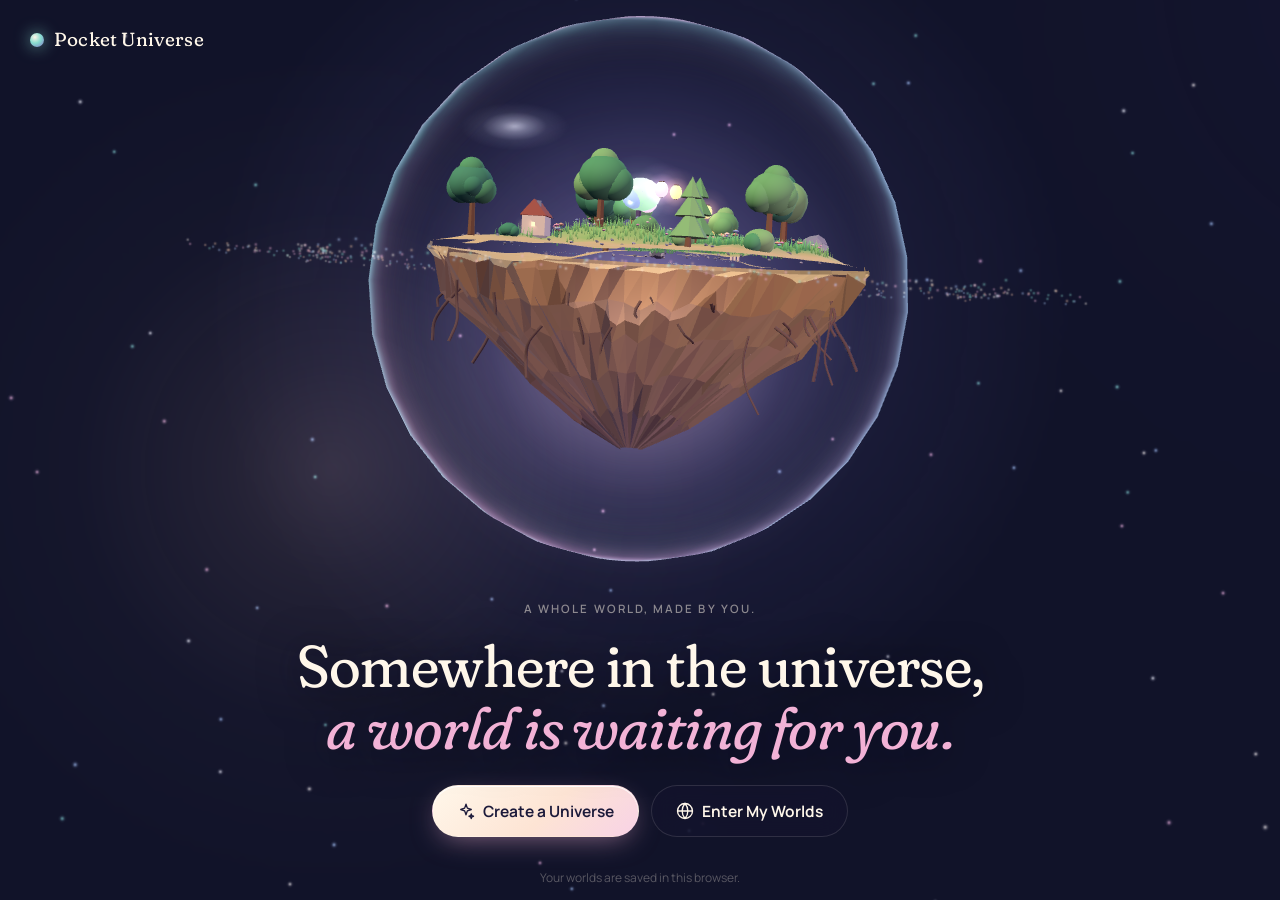
==== projects/02-pocket-universe/index.html @ da44e0a2 "Add files via upload" ====
<!doctype html>
<html lang="en">
  <head>
    <meta charset="UTF-8" />
    <meta name="viewport" content="width=device-width, initial-scale=1.0" />
    <meta name="theme-color" content="#111329" />
    <title>Pocket Universe</title>
    <link rel="icon" href="data:image/svg+xml,%3Csvg xmlns='http://www.w3.org/2000/svg' viewBox='0 0 64 64'%3E%3Cdefs%3E%3CradialGradient id='g' cx='.35' cy='.3'%3E%3Cstop offset='0' stop-color='%23FFF7EA'/%3E%3Cstop offset='.45' stop-color='%2387DCCF'/%3E%3Cstop offset='1' stop-color='%238177C9'/%3E%3C/radialGradient%3E%3C/defs%3E%3Ccircle cx='32' cy='32' r='20' fill='url(%23g)'/%3E%3Cellipse cx='32' cy='34' rx='29' ry='7' fill='none' stroke='%23F2B2D6' stroke-width='3' transform='rotate(-18 32 34)'/%3E%3C/svg%3E" />
    <script type="module" crossorigin src="./assets/index-CvfUQ_Vq.js"></script>
    <link rel="stylesheet" crossorigin href="./assets/index-Od_dAhNx.css">
  </head>
  <body>
    <div id="root"></div>
  </body>
</html>
---- projects/02-pocket-universe/assets/index-Od_dAhNx.css ----
@font-face{font-family:Fraunces Variable;font-style:normal;font-display:swap;font-weight:100 900;src:url(./fraunces-vietnamese-full-normal-7BpKI3vF.woff2) format("woff2-variations");unicode-range:U+0102-0103,U+0110-0111,U+0128-0129,U+0168-0169,U+01A0-01A1,U+01AF-01B0,U+0300-0301,U+0303-0304,U+0308-0309,U+0323,U+0329,U+1EA0-1EF9,U+20AB}@font-face{font-family:Fraunces Variable;font-style:normal;font-display:swap;font-weight:100 900;src:url(./fraunces-latin-ext-full-normal-YHFkNujK.woff2) format("woff2-variations");unicode-range:U+0100-02BA,U+02BD-02C5,U+02C7-02CC,U+02CE-02D7,U+02DD-02FF,U+0304,U+0308,U+0329,U+1D00-1DBF,U+1E00-1E9F,U+1EF2-1EFF,U+2020,U+20A0-20AB,U+20AD-20C0,U+2113,U+2C60-2C7F,U+A720-A7FF}@font-face{font-family:Fraunces Variable;font-style:normal;font-display:swap;font-weight:100 900;src:url(./fraunces-latin-full-normal-CFFu7zhK.woff2) format("woff2-variations");unicode-range:U+0000-00FF,U+0131,U+0152-0153,U+02BB-02BC,U+02C6,U+02DA,U+02DC,U+0304,U+0308,U+0329,U+2000-206F,U+20AC,U+2122,U+2191,U+2193,U+2212,U+2215,U+FEFF,U+FFFD}@font-face{font-family:Fraunces Variable;font-style:italic;font-display:swap;font-weight:100 900;src:url(./fraunces-vietnamese-full-italic-BHALq22K.woff2) format("woff2-variations");unicode-range:U+0102-0103,U+0110-0111,U+0128-0129,U+0168-0169,U+01A0-01A1,U+01AF-01B0,U+0300-0301,U+0303-0304,U+0308-0309,U+0323,U+0329,U+1EA0-1EF9,U+20AB}@font-face{font-family:Fraunces Variable;font-style:italic;font-display:swap;font-weight:100 900;src:url(./fraunces-latin-ext-full-italic-B8-t4Nou.woff2) format("woff2-variations");unicode-range:U+0100-02BA,U+02BD-02C5,U+02C7-02CC,U+02CE-02D7,U+02DD-02FF,U+0304,U+0308,U+0329,U+1D00-1DBF,U+1E00-1E9F,U+1EF2-1EFF,U+2020,U+20A0-20AB,U+20AD-20C0,U+2113,U+2C60-2C7F,U+A720-A7FF}@font-face{font-family:Fraunces Variable;font-style:italic;font-display:swap;font-weight:100 900;src:url(./fraunces-latin-full-italic-D2JnYqd-.woff2) format("woff2-variations");unicode-range:U+0000-00FF,U+0131,U+0152-0153,U+02BB-02BC,U+02C6,U+02DA,U+02DC,U+0304,U+0308,U+0329,U+2000-206F,U+20AC,U+2122,U+2191,U+2193,U+2212,U+2215,U+FEFF,U+FFFD}@font-face{font-family:Manrope Variable;font-style:normal;font-display:swap;font-weight:200 800;src:url(./manrope-cyrillic-ext-wght-normal-C8S-KRRz.woff2) format("woff2-variations");unicode-range:U+0460-052F,U+1C80-1C8A,U+20B4,U+2DE0-2DFF,U+A640-A69F,U+FE2E-FE2F}@font-face{font-family:Manrope Variable;font-style:normal;font-display:swap;font-weight:200 800;src:url(./manrope-cyrillic-wght-normal-Dvxsihut.woff2) format("woff2-variations");unicode-range:U+0301,U+0400-045F,U+0490-0491,U+04B0-04B1,U+2116}@font-face{font-family:Manrope Variable;font-style:normal;font-display:swap;font-weight:200 800;src:url(./manrope-greek-wght-normal-DL7QRZyv.woff2) format("woff2-variations");unicode-range:U+0370-0377,U+037A-037F,U+0384-038A,U+038C,U+038E-03A1,U+03A3-03FF}@font-face{font-family:Manrope Variable;font-style:normal;font-display:swap;font-weight:200 800;src:url(./manrope-vietnamese-wght-normal-usUDDRr7.woff2) format("woff2-variations");unicode-range:U+0102-0103,U+0110-0111,U+0128-0129,U+0168-0169,U+01A0-01A1,U+01AF-01B0,U+0300-0301,U+0303-0304,U+0308-0309,U+0323,U+0329,U+1EA0-1EF9,U+20AB}@font-face{font-family:Manrope Variable;font-style:normal;font-display:swap;font-weight:200 800;src:url(./manrope-latin-ext-wght-normal-Ch3YOpNY.woff2) format("woff2-variations");unicode-range:U+0100-02BA,U+02BD-02C5,U+02C7-02CC,U+02CE-02D7,U+02DD-02FF,U+0304,U+0308,U+0329,U+1D00-1DBF,U+1E00-1E9F,U+1EF2-1EFF,U+2020,U+20A0-20AB,U+20AD-20C0,U+2113,U+2C60-2C7F,U+A720-A7FF}@font-face{font-family:Manrope Variable;font-style:normal;font-display:swap;font-weight:200 800;src:url(./manrope-latin-wght-normal-DHIcAJRg.woff2) format("woff2-variations");unicode-range:U+0000-00FF,U+0131,U+0152-0153,U+02BB-02BC,U+02C6,U+02DA,U+02DC,U+0304,U+0308,U+0329,U+2000-206F,U+20AC,U+2122,U+2191,U+2193,U+2212,U+2215,U+FEFF,U+FFFD}:root{--navy: #111329;--midnight: #242044;--lavender: #8177c9;--pink: #f2b2d6;--mint: #87dccf;--peach: #f6c6a6;--misty: #a9c9f5;--cream: #fff7ea;--ink: #fff7ea;--ink-2: rgba(255, 247, 234, .72);--ink-3: rgba(255, 247, 234, .5);--panel: rgba(20, 20, 46, .62);--panel-2: rgba(36, 32, 68, .55);--line: rgba(255, 247, 234, .12);--line-2: rgba(255, 247, 234, .22);--serif: "Fraunces Variable", "Iowan Old Style", Georgia, serif;--sans: "Manrope Variable", ui-sans-serif, system-ui, -apple-system, "Segoe UI", sans-serif;--r: 18px;--ease: cubic-bezier(.2, .8, .2, 1);--shadow: 0 18px 50px -18px rgba(4, 4, 20, .7), 0 2px 8px rgba(4, 4, 20, .25);color-scheme:dark}*{box-sizing:border-box}html,body,#root{margin:0;height:100%;overflow:hidden;background:var(--navy)}body{font-family:var(--sans);color:var(--ink);-webkit-font-smoothing:antialiased;font-size:15px;line-height:1.45}button{font:inherit;color:inherit;cursor:pointer}button:disabled{cursor:default}input{font:inherit;color:inherit}h1,h2,h3,h4{margin:0;font-weight:500}p{margin:0}:focus-visible{outline:2px solid var(--mint);outline-offset:2px}.app{position:fixed;top:0;right:0;bottom:0;left:0}.stage{position:fixed!important;top:0;right:0;bottom:0;left:0;z-index:0;touch-action:none}.layer{position:fixed;top:0;right:0;bottom:0;left:0;z-index:2;pointer-events:none}.screen{position:absolute;top:0;right:0;bottom:0;left:0}.screen>*{pointer-events:auto}.veil{position:fixed;top:0;right:0;bottom:0;left:0;z-index:50;pointer-events:none;background:radial-gradient(circle at 50% 45%,#242044,#111329 70%);opacity:0;transition:opacity .32s var(--ease)}.veil.on{opacity:1}.eyebrow{font-size:11.5px;letter-spacing:.18em;text-transform:uppercase;color:var(--ink-3);font-weight:600}.muted{color:var(--ink-2)}.small{font-size:12.5px}h1{font-family:var(--serif);font-variation-settings:"SOFT" 100,"WONK" 0,"opsz" 72;letter-spacing:-.01em}h1 em,h2 em{font-style:italic;font-variation-settings:"SOFT" 100,"WONK" 1;color:var(--pink)}.btn{display:inline-flex;align-items:center;justify-content:center;gap:8px;height:40px;padding:0 16px;border-radius:999px;border:1px solid transparent;font-weight:650;font-size:14px;white-space:nowrap;transition:transform .2s var(--ease),background .2s,box-shadow .25s,border-color .2s,opacity .2s}.btn:active:not(:disabled){transform:scale(.97)}.btn:disabled{opacity:.45}.btn.big{height:52px;padding:0 24px;font-size:15.5px}.btn.small{height:32px;padding:0 12px;font-size:13px}.btn.primary{background:linear-gradient(135deg,#fff7ea,#fde4d4 55%,#f8d2e6);color:#1c1a3a;box-shadow:0 8px 28px -8px #f2b2d68c,inset 0 1px #fff}.btn.primary:hover:not(:disabled){box-shadow:0 10px 34px -6px #f2b2d6bf,inset 0 1px #fff;transform:translateY(-1px)}.btn.glassy{background:var(--panel);border-color:var(--line);color:var(--ink);backdrop-filter:blur(14px);-webkit-backdrop-filter:blur(14px)}.btn.glassy:hover:not(:disabled){border-color:var(--line-2);background:#242044bf}.btn.ghost{background:transparent;color:var(--ink-2)}.btn.ghost:hover{color:var(--ink);background:#fff7ea0f}.btn.danger{background:#f28f9b;color:#2a1020}.btn.danger:hover{background:#f6a4ae}.danger-text{color:#f6a4ae!important}.count{display:inline-grid;place-items:center;min-width:22px;height:22px;padding:0 6px;border-radius:99px;background:#87dccf33;color:var(--mint);font-size:12px}.icon-btn{display:inline-grid;place-items:center;width:40px;height:40px;border-radius:50%;border:1px solid transparent;background:transparent;transition:background .2s,border-color .2s,transform .2s var(--ease),opacity .2s;flex:none}.icon-btn.glassy{background:var(--panel);border-color:var(--line);backdrop-filter:blur(14px);-webkit-backdrop-filter:blur(14px)}.icon-btn.glassy:hover:not(:disabled){border-color:var(--line-2);background:#242044cc}.icon-btn.ghost:hover{background:#fff7ea14}.icon-btn.small{width:30px;height:30px}.icon-btn.big{width:52px;height:52px}.icon-btn:disabled{opacity:.35}.icon-btn:active:not(:disabled){transform:scale(.92)}.row{display:flex;align-items:center}.row.gap{gap:12px}.gap-s{gap:8px}.row.end{justify-content:flex-end}.row.center{justify-content:center}.wrap{flex-wrap:wrap}.chip{display:inline-flex;align-items:center;gap:6px;height:24px;padding:0 10px;border-radius:99px;font-size:12px;font-weight:650;color:var(--c, var(--mint));background:color-mix(in srgb,var(--c, var(--mint)) 16%,transparent);border:1px solid color-mix(in srgb,var(--c, var(--mint)) 30%,transparent);white-space:nowrap}.field{width:100%;height:42px;padding:0 14px;border-radius:12px;border:1px solid var(--line);background:#0a0a1e73;color:var(--ink);outline:none;transition:border-color .2s,box-shadow .2s}.field:focus{border-color:var(--mint);box-shadow:0 0 0 3px #87dccf2e}.field.big{height:58px;font-family:var(--serif);font-size:26px;font-variation-settings:"SOFT" 100;padding:0 18px;border-radius:16px}.field::placeholder{color:#fff7ea52}.shimmer{display:block;width:100%;height:100%;border-radius:inherit;background:linear-gradient(100deg,#ffffff0a 30%,#ffffff1f,#ffffff0a 70%);background-size:300% 100%;animation:shimmer 1.4s linear infinite}@keyframes shimmer{to{background-position:-150% 0}}input[type=range]{-webkit-appearance:none;-moz-appearance:none;appearance:none;width:100%;height:28px;background:transparent}input[type=range]::-webkit-slider-runnable-track{height:6px;border-radius:99px;background:linear-gradient(90deg,var(--lavender),var(--mint))}input[type=range]::-moz-range-track{height:6px;border-radius:99px;background:linear-gradient(90deg,var(--lavender),var(--mint))}input[type=range]::-webkit-slider-thumb{-webkit-appearance:none;width:20px;height:20px;margin-top:-7px;border-radius:50%;background:var(--cream);box-shadow:0 2px 10px #00000059;border:0}input[type=range]::-moz-range-thumb{width:20px;height:20px;border-radius:50%;background:var(--cream);border:0}.brand{position:absolute;top:26px;left:30px;display:flex;align-items:center;gap:10px;font-family:var(--serif);font-size:19px;font-variation-settings:"SOFT" 100;letter-spacing:.01em}.brand-dot{width:14px;height:14px;border-radius:50%;background:radial-gradient(circle at 35% 30%,var(--cream),var(--mint) 45%,var(--lavender));box-shadow:0 0 16px #87dccfb3}.welcome-copy{position:absolute;left:0;right:0;bottom:max(7vh,40px);display:flex;flex-direction:column;align-items:center;text-align:center;gap:18px;padding:0 20px;pointer-events:none}.welcome-copy>*{pointer-events:auto}.welcome h1{font-size:clamp(32px,4.6vw,60px);line-height:1.05;font-weight:400;text-shadow:0 4px 40px rgba(17,19,41,.8)}.welcome-actions{display:flex;gap:12px;flex-wrap:wrap;justify-content:center;margin-top:8px}.welcome-foot{position:absolute;bottom:14px;left:0;right:0;text-align:center;font-size:12px;color:var(--ink-3);pointer-events:none}.collection{overflow-y:auto;padding:28px clamp(18px,4vw,56px) 60px;background:linear-gradient(180deg,#1113298c,#11132959 30%,#111329b3)}.col-head{display:flex;align-items:center;gap:16px;flex-wrap:wrap;margin-bottom:28px}.col-head h1{font-size:clamp(34px,4vw,48px);font-weight:400}.col-actions{margin-left:auto;display:flex;gap:10px;flex-wrap:wrap}.grid{display:grid;grid-template-columns:repeat(auto-fill,minmax(270px,1fr));gap:22px}.world-card{border-radius:22px;background:var(--panel);border:1px solid var(--line);backdrop-filter:blur(16px);-webkit-backdrop-filter:blur(16px);box-shadow:var(--shadow);transition:transform .35s var(--ease),border-color .25s}.world-card:hover{transform:translateY(-4px);border-color:var(--line-2)}.wc-thumb{position:relative;display:block;width:100%;aspect-ratio:16 / 10;border:0;padding:0;border-radius:21px 21px 0 0;overflow:hidden}.wc-thumb img{width:100%;height:100%;object-fit:cover;display:block;transition:transform .6s var(--ease)}.world-card:hover .wc-thumb img{transform:scale(1.04)}.wc-placeholder{position:absolute;top:0;right:0;bottom:0;left:0;display:grid;place-items:center;color:var(--ink-3)}.wc-play{position:absolute;right:12px;bottom:12px;display:inline-flex;gap:6px;align-items:center;height:30px;padding:0 12px;border-radius:99px;background:#11132999;-webkit-backdrop-filter:blur(8px);backdrop-filter:blur(8px);font-size:12.5px;font-weight:650;opacity:0;transform:translateY(6px);transition:.3s var(--ease)}.world-card:hover .wc-play,.wc-thumb:focus-visible .wc-play{opacity:1;transform:none}.wc-body{padding:14px 16px 16px;display:flex;flex-direction:column;gap:10px}.wc-title{display:flex;align-items:center;justify-content:space-between;gap:8px}.wc-title h3{font-family:var(--serif);font-size:22px;font-variation-settings:"SOFT" 100;overflow:hidden;text-overflow:ellipsis;white-space:nowrap}.wc-meta{display:flex;align-items:center;gap:10px;flex-wrap:wrap;font-size:12.5px;color:var(--ink-2)}.wc-foot{display:flex;align-items:center;justify-content:space-between;gap:10px;margin-top:2px}.menu-wrap{position:relative}.menu{position:absolute;top:calc(100% + 6px);right:0;z-index:10;min-width:170px;padding:6px;border-radius:14px;background:#1c1a3af5;border:1px solid var(--line);box-shadow:var(--shadow);display:flex;flex-direction:column;transform-origin:top right}.menu button{display:flex;align-items:center;gap:10px;padding:9px 10px;border:0;background:transparent;border-radius:9px;text-align:left;font-size:13.5px;font-weight:550}.menu button:hover,.menu button.on{background:#fff7ea14}.menu button.danger{color:#f6a4ae}.empty{max-width:520px;margin:12vh auto 0;text-align:center;display:flex;flex-direction:column;gap:14px;padding:36px;border-radius:28px;background:var(--panel);border:1px solid var(--line);-webkit-backdrop-filter:blur(16px);backdrop-filter:blur(16px)}.empty h2{font-family:var(--serif);font-size:34px;font-weight:400}.create-head{position:absolute;top:22px;left:26px;right:26px;display:flex;align-items:center;gap:18px}.stepper{display:flex;gap:6px;list-style:none;margin:0;padding:5px;border-radius:99px;background:var(--panel);border:1px solid var(--line);-webkit-backdrop-filter:blur(14px);backdrop-filter:blur(14px)}.stepper button{display:flex;align-items:center;gap:8px;height:32px;padding:0 14px 0 6px;border:0;border-radius:99px;background:transparent;color:var(--ink-3);font-weight:650;font-size:13px}.stepper button span{display:grid;place-items:center;width:22px;height:22px;border-radius:50%;background:#fff7ea14;font-size:11.5px}.stepper li.on button{color:var(--ink);background:#fff7ea14}.stepper li.on button span{background:var(--cream);color:var(--navy)}.stepper li.done button{color:var(--ink-2)}.stepper li.done button span{background:var(--mint);color:var(--navy)}.create-panel{position:absolute;left:26px;top:86px;bottom:26px;width:min(560px,46vw);padding:28px;border-radius:28px;background:var(--panel);border:1px solid var(--line);backdrop-filter:blur(18px);-webkit-backdrop-filter:blur(18px);box-shadow:var(--shadow);overflow-y:auto;display:flex;flex-direction:column;gap:12px}.create-panel h1{font-size:clamp(30px,3vw,40px);font-weight:400;line-height:1.05}.biome-grid{display:grid;grid-template-columns:repeat(2,1fr);gap:12px;margin-top:8px}.biome-card{position:relative;display:flex;flex-direction:column;text-align:left;padding:0;border-radius:18px;border:1px solid var(--line);background:radial-gradient(120% 100% at 50% 0%,color-mix(in srgb,var(--a) 22%,transparent),transparent 70%),#11132980;overflow:hidden;transition:transform .3s var(--ease),border-color .25s,box-shadow .3s}.biome-card:hover{transform:translateY(-3px);border-color:color-mix(in srgb,var(--a) 60%,transparent);box-shadow:0 14px 40px -16px color-mix(in srgb,var(--a) 70%,transparent)}.biome-card.on{border-color:var(--a);box-shadow:0 0 0 1px var(--a),0 14px 40px -16px var(--a)}.bc-art{display:block;aspect-ratio:300 / 190}.bc-art img{width:100%;height:100%;object-fit:cover;display:block;transition:transform .6s var(--ease)}.biome-card:hover .bc-art img{transform:scale(1.06) translateY(-2px)}.bc-text{padding:2px 14px 14px;display:flex;flex-direction:column;gap:3px}.bc-text b{font-family:var(--serif);font-weight:500;font-size:18px;font-variation-settings:"SOFT" 100}.bc-text small{color:var(--ink-2);font-size:12px;line-height:1.35}.name-row{display:flex;gap:10px;margin-top:10px}.chips{display:flex;flex-wrap:wrap;gap:8px}.chip-btn{height:32px;padding:0 14px;border-radius:99px;border:1px solid var(--line);background:#11132966;font-size:13px;color:var(--ink-2);transition:.2s}.chip-btn:hover{color:var(--ink);border-color:var(--line-2)}.panel-foot{margin-top:auto;padding-top:12px;display:flex;justify-content:flex-end}.field-group{display:flex;flex-direction:column;gap:8px;margin-top:6px}.field-group>label,.lbl{font-size:12.5px;font-weight:650;color:var(--ink-2);letter-spacing:.02em;display:flex;justify-content:space-between}.field-group.two{display:grid;grid-template-columns:1fr 1fr;gap:14px}.field-group.two>div{display:flex;flex-direction:column;gap:8px}.field-group.two label{font-size:12.5px;font-weight:650;color:var(--ink-2)}.seg{display:flex;gap:4px;padding:4px;border-radius:14px;background:#0a0a1e66;border:1px solid var(--line)}.seg button{flex:1;display:flex;align-items:center;justify-content:center;gap:6px;height:36px;padding:0 8px;border:0;border-radius:10px;background:transparent;color:var(--ink-2);font-size:13px;font-weight:600;transition:background .2s,color .2s;white-space:nowrap}.seg button:hover{color:var(--ink)}.seg button.on{background:#fff7ea1f;color:var(--ink);box-shadow:inset 0 0 0 1px var(--line-2)}.swatches{display:flex;gap:8px;flex-wrap:wrap}.swatch{position:relative;width:34px;height:34px;border-radius:50%;border:2px solid rgba(255,247,234,.15);padding:0;transition:transform .2s var(--ease),border-color .2s;display:grid;place-items:center;cursor:pointer}.swatch:hover{transform:scale(1.08)}.swatch.on{border-color:var(--cream);box-shadow:0 0 0 3px #fff7ea2e}.swatch.custom{background:#fff7ea14;color:var(--ink-2)}.swatch.custom input{position:absolute;top:0;right:0;bottom:0;left:0;opacity:0;cursor:pointer;width:100%;height:100%}.seed-row{display:flex;gap:8px}.preview-tag{position:absolute;right:28px;bottom:24px;display:flex;align-items:center;gap:8px;font-size:12px;color:var(--ink-2);padding:7px 12px;border-radius:99px;background:var(--panel);border:1px solid var(--line);-webkit-backdrop-filter:blur(10px);backdrop-filter:blur(10px);pointer-events:none}.live-dot{width:8px;height:8px;border-radius:50%;background:var(--mint);box-shadow:0 0 10px var(--mint);animation:pulse 1.8s ease-in-out infinite}@keyframes pulse{50%{opacity:.4}}.hud-top{position:absolute;top:16px;left:16px;right:16px;display:flex;justify-content:space-between;align-items:flex-start;gap:12px;pointer-events:none}.hud-top>*{pointer-events:auto}.hud-left{display:flex;align-items:center;gap:14px;min-width:0}.world-name{display:flex;align-items:center;gap:10px;min-width:0;height:40px;padding:0 8px 0 16px;border-radius:99px;background:var(--panel);border:1px solid var(--line);backdrop-filter:blur(14px);-webkit-backdrop-filter:blur(14px)}.name-btn{display:flex;align-items:center;gap:8px;border:0;background:transparent;padding:0;color:var(--ink);min-width:0}.name-btn h1{font-size:21px;font-weight:450;white-space:nowrap;overflow:hidden;text-overflow:ellipsis}.name-btn svg{opacity:0;transition:opacity .2s;flex:none}.name-btn:hover svg{opacity:.7}.name-edit{height:32px;font-family:var(--serif);font-size:18px;width:240px}.hud-right{display:flex;align-items:center;gap:8px}.hud-group{display:flex;gap:6px}.save{display:inline-flex;align-items:center;gap:6px;height:32px;padding:0 12px;border-radius:99px;font-size:12.5px;font-weight:600;color:var(--ink-2);background:var(--panel);border:1px solid var(--line);-webkit-backdrop-filter:blur(14px);backdrop-filter:blur(14px);margin-right:4px;white-space:nowrap}.save.saved svg{color:var(--mint)}.spin{width:11px;height:11px;border-radius:50%;border:2px solid rgba(255,247,234,.25);border-top-color:var(--cream);animation:spin .8s linear infinite}@keyframes spin{to{transform:rotate(360deg)}}.hud-bottom{position:absolute;left:0;right:0;bottom:16px;display:flex;flex-direction:column;align-items:center;gap:10px;pointer-events:none}.hud-bottom>*{pointer-events:auto}.hint{font-size:12.5px;color:var(--ink);padding:6px 14px;border-radius:99px;background:#11132973;-webkit-backdrop-filter:blur(8px);backdrop-filter:blur(8px);pointer-events:none!important;text-align:center;max-width:92vw}.dock-wrap{display:flex;flex-direction:column;align-items:center;gap:10px;max-width:calc(100vw - 24px)}.tray{display:flex;gap:8px;padding:10px;border-radius:22px;background:var(--panel);border:1px solid var(--line);backdrop-filter:blur(18px);-webkit-backdrop-filter:blur(18px);box-shadow:var(--shadow);overflow-x:auto;max-width:100%;scrollbar-width:none}.tray::-webkit-scrollbar{display:none}.item{flex:none;width:92px;display:flex;flex-direction:column;align-items:center;gap:4px;padding:8px 6px;border-radius:16px;border:1px solid transparent;background:#fff7ea0a;transition:transform .2s var(--ease),background .2s,border-color .2s}.item:hover{background:#fff7ea17;transform:translateY(-2px)}.item.on{border-color:var(--mint);background:#87dccf24;box-shadow:0 0 0 3px #87dccf26}.item-art{width:64px;height:64px;display:block;border-radius:12px}.item-art img{width:100%;height:100%;object-fit:contain;display:block;filter:drop-shadow(0 6px 8px rgba(0,0,0,.25))}.item-label{font-size:12px;font-weight:600;color:var(--ink-2);white-space:nowrap}.item.on .item-label{color:var(--ink)}.dock{display:flex;align-items:center;gap:4px;padding:6px;border-radius:999px;background:#111329b8;border:1px solid var(--line);backdrop-filter:blur(18px);-webkit-backdrop-filter:blur(18px);box-shadow:var(--shadow);max-width:100%;overflow-x:auto;scrollbar-width:none}.dock-btn{display:flex;align-items:center;gap:8px;height:44px;padding:0 16px;border-radius:999px;border:0;background:transparent;color:var(--ink-2);font-weight:650;font-size:13.5px;transition:background .2s,color .2s;white-space:nowrap}.dock-btn:hover{color:var(--ink);background:#fff7ea0f}.dock-btn.open{color:var(--ink);background:#fff7ea1a}.dock-btn.on{color:var(--navy);background:var(--mint)}.dock-sep{width:1px;height:24px;background:var(--line);margin:0 4px;flex:none}.terrain-tray{display:flex;gap:14px;align-items:center}.tt-group{display:flex;gap:6px;align-items:center}.tt-group+.tt-group{padding-left:14px;border-left:1px solid var(--line)}.tool,.surf{display:flex;flex-direction:column;align-items:center;gap:4px;width:66px;padding:8px 4px;border-radius:14px;border:1px solid transparent;background:#fff7ea0a;font-size:11.5px;font-weight:600;color:var(--ink-2);transition:.2s}.tool:hover,.surf:hover{background:#fff7ea17;color:var(--ink)}.tool.on,.surf.on{border-color:var(--mint);background:#87dccf24;color:var(--ink)}.surf{width:62px}.surf-dot{width:26px;height:26px;border-radius:50%;box-shadow:inset 0 -3px 6px #0000002e,0 2px 6px #00000040}.tt-group.brush button{display:grid;place-items:center;width:36px;height:36px;border-radius:50%;border:1px solid var(--line);background:transparent}.tt-group.brush button span{display:block;border-radius:50%;background:var(--ink-2)}.tt-group.brush button.on{border-color:var(--mint)}.tt-group.brush button.on span{background:var(--mint)}.sel-panel{position:absolute;right:16px;top:50%;transform:translateY(-50%);width:260px;padding:16px;border-radius:22px;background:var(--panel);border:1px solid var(--line);backdrop-filter:blur(18px);-webkit-backdrop-filter:blur(18px);box-shadow:var(--shadow);display:flex;flex-direction:column;gap:12px}.sp-head{display:flex;align-items:center;gap:12px}.sp-head>div{flex:1;min-width:0}.sp-head h3{font-family:var(--serif);font-size:22px;font-variation-settings:"SOFT" 100}.sp-art{width:52px;height:52px;border-radius:14px;background:#fff7ea0d;display:block;flex:none}.sp-art img{width:100%;height:100%;object-fit:contain}.sp-row{display:flex;align-items:center;justify-content:space-between;gap:8px}.sp-row.col{flex-direction:column;align-items:stretch;gap:2px}.sp-label{font-size:12.5px;font-weight:650;color:var(--ink-2);display:flex;justify-content:space-between}.sp-actions{display:flex;gap:8px}.sp-actions .btn{flex:1}.welcome-banner{position:absolute;left:0;right:0;top:30%;text-align:center;pointer-events:none!important}.welcome-banner h1{font-size:clamp(40px,6vw,84px);font-weight:400;font-style:italic;font-variation-settings:"SOFT" 100,"WONK" 1;text-shadow:0 6px 50px rgba(17,19,41,.6)}.welcome-banner .eyebrow{color:var(--ink-2);margin-bottom:6px}.cinematic{position:absolute;top:0;right:0;bottom:0;left:0;pointer-events:none!important}.cinematic .bar{position:absolute;left:0;right:0;height:9vh;background:#07071a}.cinematic .bar.top{top:0}.cinematic .bar.bot{bottom:0}.cine-title{position:absolute;left:36px;bottom:calc(9vh + 24px)}.cine-title h2{font-family:var(--serif);font-size:clamp(28px,3.4vw,46px);font-weight:400;font-style:italic;font-variation-settings:"SOFT" 100,"WONK" 1;text-shadow:0 2px 4px rgba(17,19,41,.45),0 4px 30px rgba(17,19,41,.6)}.cine-title .eyebrow,.cine-hint{color:var(--ink);text-shadow:0 1px 6px rgba(17,19,41,.7)}.cine-controls{position:absolute;right:28px;bottom:calc(9vh + 24px);display:flex;gap:10px;pointer-events:auto}.cine-hint{position:absolute;top:calc(9vh + 18px);left:0;right:0;text-align:center;font-size:12px;color:var(--ink-3)}.flash{position:absolute;top:0;right:0;bottom:0;left:0;box-shadow:inset 0 0 0 4px #fff7ea99;animation:flash .6s ease-out forwards}@keyframes flash{0%{opacity:1}to{opacity:0}}.modal-scrim{position:fixed;top:0;right:0;bottom:0;left:0;z-index:40;display:grid;place-items:center;padding:18px;background:#0808188c;-webkit-backdrop-filter:blur(4px);backdrop-filter:blur(4px);pointer-events:auto}.modal{width:min(440px,100%);max-height:88vh;overflow-y:auto;padding:22px;border-radius:24px;background:#1c1a3af5;border:1px solid var(--line);box-shadow:var(--shadow);display:flex;flex-direction:column;gap:14px}.modal.wide{width:min(820px,100%)}.modal form{display:flex;flex-direction:column;gap:14px}.modal form.row{flex-direction:row}.modal-head{display:flex;align-items:center;justify-content:space-between}.modal-head h2{font-family:var(--serif);font-size:26px;font-weight:400;font-variation-settings:"SOFT" 100}.settings{display:grid;grid-template-columns:1fr 1fr;gap:26px}.settings section{display:flex;flex-direction:column;gap:9px}.settings h4{font-size:11.5px;text-transform:uppercase;letter-spacing:.16em;color:var(--ink-3);margin-top:6px;font-weight:700}.settings-foot{display:flex;justify-content:space-between;align-items:center;gap:10px;flex-wrap:wrap;border-top:1px solid var(--line);padding-top:14px}.toggle{display:flex;align-items:center;gap:10px;font-size:13.5px;cursor:pointer}.toggle input{position:absolute;opacity:0}.toggle span{position:relative;width:38px;height:22px;border-radius:99px;background:#fff7ea26;transition:.2s;flex:none}.toggle span:after{content:"";position:absolute;top:3px;left:3px;width:16px;height:16px;border-radius:50%;background:var(--cream);transition:.25s var(--ease)}.toggle input:checked+span{background:var(--mint)}.toggle input:checked+span:after{transform:translate(16px)}.toggle input:focus-visible+span{outline:2px solid var(--mint);outline-offset:2px}.toasts{position:fixed;top:74px;left:50%;transform:translate(-50%);z-index:60;display:flex;flex-direction:column;gap:8px;align-items:center;pointer-events:none}.toast{pointer-events:auto;display:flex;align-items:center;gap:12px;padding:10px 18px 10px 10px;border-radius:99px;border:1px solid rgba(255,213,138,.35);background:#1c1a3aeb;-webkit-backdrop-filter:blur(14px);backdrop-filter:blur(14px);box-shadow:0 12px 40px -10px #ffc87859;text-align:left}.toast b{display:block;font-family:var(--serif);font-weight:500;font-size:16px;font-variation-settings:"SOFT" 100}.toast small{display:block;color:var(--ink-2);font-size:12.5px}.toast-star{display:grid;place-items:center;width:34px;height:34px;border-radius:50%;background:radial-gradient(circle,#ffd58a,#f6c6a6 60%,transparent 61%);color:#3b2a12;flex:none}.reduce-motion *,.reduce-motion *:before,.reduce-motion *:after{animation-duration:.01ms!important;transition-duration:.01ms!important}@media (max-width: 900px){.create-panel{left:12px;right:12px;width:auto;top:auto;bottom:12px;max-height:58vh;padding:20px;border-radius:24px}.create-head{top:14px;left:14px;right:14px}.stepper button{padding:0 10px 0 5px;font-size:12px}.biome-grid{grid-template-columns:repeat(2,1fr);gap:10px}.preview-tag,.hide-s{display:none}.name-btn h1{font-size:20px;max-width:40vw}.world-name .chip{display:none}.hud-top{flex-direction:column;align-items:stretch}.hud-right{justify-content:flex-end;flex-wrap:wrap}.save{display:none}.settings{grid-template-columns:1fr}.sel-panel{top:auto;bottom:168px;right:12px;left:12px;width:auto;transform:none}}@media (max-width: 780px){.dock-btn span{display:none}.dock-btn{padding:0 14px}}@media (max-width: 560px){.item{width:78px}.item-art{width:54px;height:54px}.hint,.col-actions .btn span{display:none}.field-group.two{grid-template-columns:1fr}.welcome-actions .btn{width:100%}.seg.four{flex-wrap:wrap}.seg.four button{flex:1 1 45%}.hud-left .btn{padding:0 12px}.terrain-tray{flex-direction:column;align-items:stretch}.tt-group+.tt-group{border-left:0;padding-left:0}.tt-group.surfaces{overflow-x:auto}}@media (hover: none){.icon-btn{width:44px;height:44px}.btn{height:44px}}
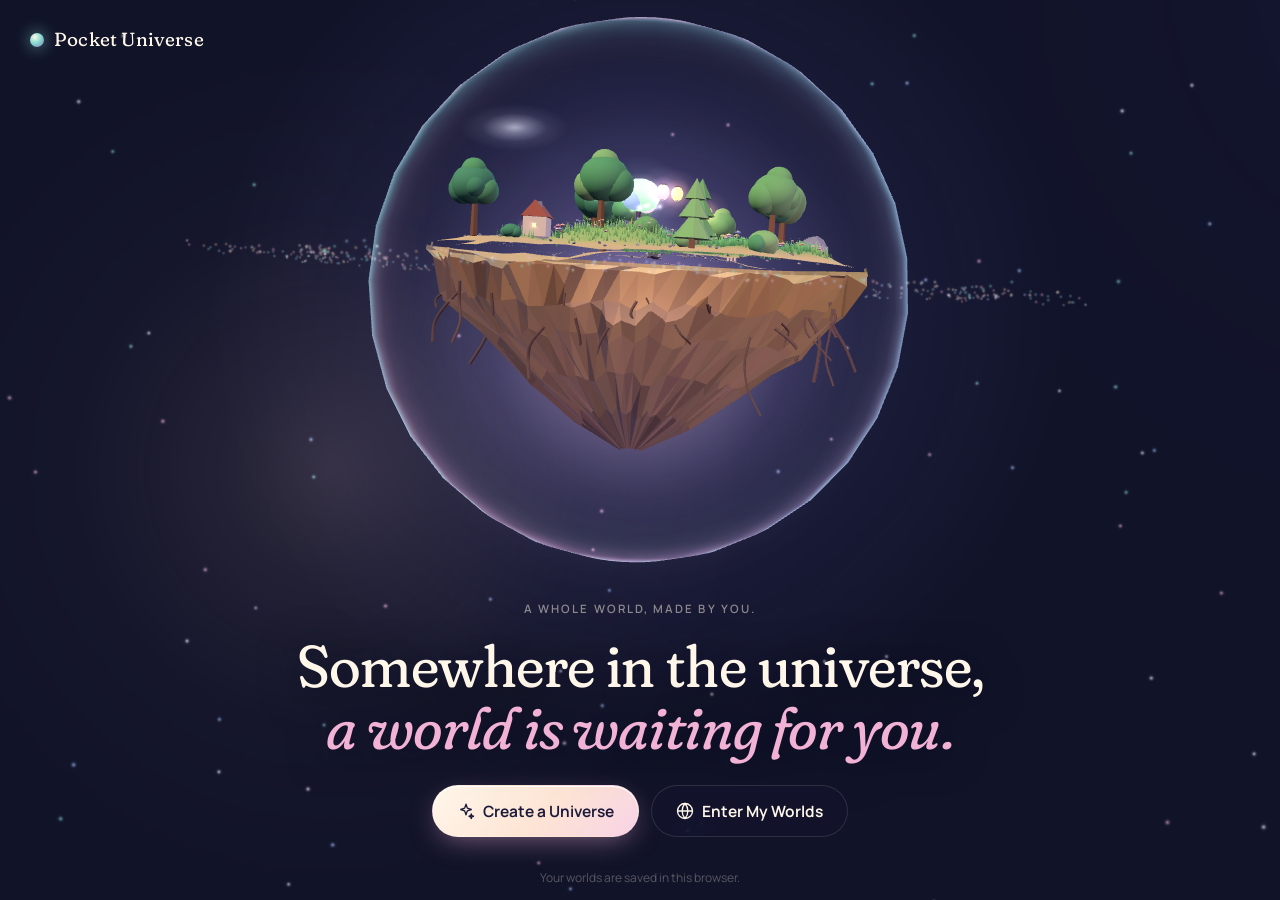
==== commit 29cd163b: "Add files via upload" ====
--- a/projects/02-pocket-universe/index.html
+++ b/projects/02-pocket-universe/index.html
@@ -6,10 +6,11 @@
     <meta name="theme-color" content="#111329" />
     <title>Pocket Universe</title>
     <link rel="icon" href="data:image/svg+xml,%3Csvg xmlns='http://www.w3.org/2000/svg' viewBox='0 0 64 64'%3E%3Cdefs%3E%3CradialGradient id='g' cx='.35' cy='.3'%3E%3Cstop offset='0' stop-color='%23FFF7EA'/%3E%3Cstop offset='.45' stop-color='%2387DCCF'/%3E%3Cstop offset='1' stop-color='%238177C9'/%3E%3C/radialGradient%3E%3C/defs%3E%3Ccircle cx='32' cy='32' r='20' fill='url(%23g)'/%3E%3Cellipse cx='32' cy='34' rx='29' ry='7' fill='none' stroke='%23F2B2D6' stroke-width='3' transform='rotate(-18 32 34)'/%3E%3C/svg%3E" />
-    <script type="module" crossorigin src="./assets/index-CvfUQ_Vq.js"></script>
-    <link rel="stylesheet" crossorigin href="./assets/index-Od_dAhNx.css">
+    <script type="module" crossorigin src="./assets/index-BVZowo6m.js"></script>
+    <link rel="stylesheet" crossorigin href="./assets/index-CBdWns1m.css">
   </head>
   <body>
     <div id="root"></div>
+    <script src="./cloud-config.js"></script>
   </body>
 </html>
--- a/projects/02-pocket-universe/assets/index-CBdWns1m.css
+++ b/projects/02-pocket-universe/assets/index-CBdWns1m.css
@@ -0,0 +1 @@
+@font-face{font-family:Fraunces Variable;font-style:normal;font-display:swap;font-weight:100 900;src:url(./fraunces-vietnamese-full-normal-7BpKI3vF.woff2) format("woff2-variations");unicode-range:U+0102-0103,U+0110-0111,U+0128-0129,U+0168-0169,U+01A0-01A1,U+01AF-01B0,U+0300-0301,U+0303-0304,U+0308-0309,U+0323,U+0329,U+1EA0-1EF9,U+20AB}@font-face{font-family:Fraunces Variable;font-style:normal;font-display:swap;font-weight:100 900;src:url(./fraunces-latin-ext-full-normal-YHFkNujK.woff2) format("woff2-variations");unicode-range:U+0100-02BA,U+02BD-02C5,U+02C7-02CC,U+02CE-02D7,U+02DD-02FF,U+0304,U+0308,U+0329,U+1D00-1DBF,U+1E00-1E9F,U+1EF2-1EFF,U+2020,U+20A0-20AB,U+20AD-20C0,U+2113,U+2C60-2C7F,U+A720-A7FF}@font-face{font-family:Fraunces Variable;font-style:normal;font-display:swap;font-weight:100 900;src:url(./fraunces-latin-full-normal-CFFu7zhK.woff2) format("woff2-variations");unicode-range:U+0000-00FF,U+0131,U+0152-0153,U+02BB-02BC,U+02C6,U+02DA,U+02DC,U+0304,U+0308,U+0329,U+2000-206F,U+20AC,U+2122,U+2191,U+2193,U+2212,U+2215,U+FEFF,U+FFFD}@font-face{font-family:Fraunces Variable;font-style:italic;font-display:swap;font-weight:100 900;src:url(./fraunces-vietnamese-full-italic-BHALq22K.woff2) format("woff2-variations");unicode-range:U+0102-0103,U+0110-0111,U+0128-0129,U+0168-0169,U+01A0-01A1,U+01AF-01B0,U+0300-0301,U+0303-0304,U+0308-0309,U+0323,U+0329,U+1EA0-1EF9,U+20AB}@font-face{font-family:Fraunces Variable;font-style:italic;font-display:swap;font-weight:100 900;src:url(./fraunces-latin-ext-full-italic-B8-t4Nou.woff2) format("woff2-variations");unicode-range:U+0100-02BA,U+02BD-02C5,U+02C7-02CC,U+02CE-02D7,U+02DD-02FF,U+0304,U+0308,U+0329,U+1D00-1DBF,U+1E00-1E9F,U+1EF2-1EFF,U+2020,U+20A0-20AB,U+20AD-20C0,U+2113,U+2C60-2C7F,U+A720-A7FF}@font-face{font-family:Fraunces Variable;font-style:italic;font-display:swap;font-weight:100 900;src:url(./fraunces-latin-full-italic-D2JnYqd-.woff2) format("woff2-variations");unicode-range:U+0000-00FF,U+0131,U+0152-0153,U+02BB-02BC,U+02C6,U+02DA,U+02DC,U+0304,U+0308,U+0329,U+2000-206F,U+20AC,U+2122,U+2191,U+2193,U+2212,U+2215,U+FEFF,U+FFFD}@font-face{font-family:Manrope Variable;font-style:normal;font-display:swap;font-weight:200 800;src:url(./manrope-cyrillic-ext-wght-normal-C8S-KRRz.woff2) format("woff2-variations");unicode-range:U+0460-052F,U+1C80-1C8A,U+20B4,U+2DE0-2DFF,U+A640-A69F,U+FE2E-FE2F}@font-face{font-family:Manrope Variable;font-style:normal;font-display:swap;font-weight:200 800;src:url(./manrope-cyrillic-wght-normal-Dvxsihut.woff2) format("woff2-variations");unicode-range:U+0301,U+0400-045F,U+0490-0491,U+04B0-04B1,U+2116}@font-face{font-family:Manrope Variable;font-style:normal;font-display:swap;font-weight:200 800;src:url(./manrope-greek-wght-normal-DL7QRZyv.woff2) format("woff2-variations");unicode-range:U+0370-0377,U+037A-037F,U+0384-038A,U+038C,U+038E-03A1,U+03A3-03FF}@font-face{font-family:Manrope Variable;font-style:normal;font-display:swap;font-weight:200 800;src:url(./manrope-vietnamese-wght-normal-usUDDRr7.woff2) format("woff2-variations");unicode-range:U+0102-0103,U+0110-0111,U+0128-0129,U+0168-0169,U+01A0-01A1,U+01AF-01B0,U+0300-0301,U+0303-0304,U+0308-0309,U+0323,U+0329,U+1EA0-1EF9,U+20AB}@font-face{font-family:Manrope Variable;font-style:normal;font-display:swap;font-weight:200 800;src:url(./manrope-latin-ext-wght-normal-Ch3YOpNY.woff2) format("woff2-variations");unicode-range:U+0100-02BA,U+02BD-02C5,U+02C7-02CC,U+02CE-02D7,U+02DD-02FF,U+0304,U+0308,U+0329,U+1D00-1DBF,U+1E00-1E9F,U+1EF2-1EFF,U+2020,U+20A0-20AB,U+20AD-20C0,U+2113,U+2C60-2C7F,U+A720-A7FF}@font-face{font-family:Manrope Variable;font-style:normal;font-display:swap;font-weight:200 800;src:url(./manrope-latin-wght-normal-DHIcAJRg.woff2) format("woff2-variations");unicode-range:U+0000-00FF,U+0131,U+0152-0153,U+02BB-02BC,U+02C6,U+02DA,U+02DC,U+0304,U+0308,U+0329,U+2000-206F,U+20AC,U+2122,U+2191,U+2193,U+2212,U+2215,U+FEFF,U+FFFD}:root{--navy: #111329;--midnight: #242044;--lavender: #8177c9;--pink: #f2b2d6;--mint: #87dccf;--peach: #f6c6a6;--misty: #a9c9f5;--cream: #fff7ea;--ink: #fff7ea;--ink-2: rgba(255, 247, 234, .72);--ink-3: rgba(255, 247, 234, .5);--panel: rgba(20, 20, 46, .62);--panel-2: rgba(36, 32, 68, .55);--line: rgba(255, 247, 234, .12);--line-2: rgba(255, 247, 234, .22);--serif: "Fraunces Variable", "Iowan Old Style", Georgia, serif;--sans: "Manrope Variable", ui-sans-serif, system-ui, -apple-system, "Segoe UI", sans-serif;--r: 18px;--ease: cubic-bezier(.2, .8, .2, 1);--shadow: 0 18px 50px -18px rgba(4, 4, 20, .7), 0 2px 8px rgba(4, 4, 20, .25);color-scheme:dark}*{box-sizing:border-box}html,body,#root{margin:0;height:100%;overflow:hidden;background:var(--navy)}body{font-family:var(--sans);color:var(--ink);-webkit-font-smoothing:antialiased;font-size:15px;line-height:1.45}button{font:inherit;color:inherit;cursor:pointer}button:disabled{cursor:default}input{font:inherit;color:inherit}h1,h2,h3,h4{margin:0;font-weight:500}p{margin:0}:focus-visible{outline:2px solid var(--mint);outline-offset:2px}.app{position:fixed;top:0;right:0;bottom:0;left:0}.stage{position:fixed!important;top:0;right:0;bottom:0;left:0;z-index:0;touch-action:none}.layer{position:fixed;top:0;right:0;bottom:0;left:0;z-index:2;pointer-events:none}.screen{position:absolute;top:0;right:0;bottom:0;left:0}.screen>*{pointer-events:auto}.veil{position:fixed;top:0;right:0;bottom:0;left:0;z-index:50;pointer-events:none;background:radial-gradient(circle at 50% 45%,#242044,#111329 70%);opacity:0;transition:opacity .32s var(--ease)}.veil.on{opacity:1}.eyebrow{font-size:11.5px;letter-spacing:.18em;text-transform:uppercase;color:var(--ink-3);font-weight:600}.muted{color:var(--ink-2)}.small{font-size:12.5px}h1{font-family:var(--serif);font-variation-settings:"SOFT" 100,"WONK" 0,"opsz" 72;letter-spacing:-.01em}h1 em,h2 em{font-style:italic;font-variation-settings:"SOFT" 100,"WONK" 1;color:var(--pink)}.btn{display:inline-flex;align-items:center;justify-content:center;gap:8px;height:40px;padding:0 16px;border-radius:999px;border:1px solid transparent;font-weight:650;font-size:14px;white-space:nowrap;transition:transform .2s var(--ease),background .2s,box-shadow .25s,border-color .2s,opacity .2s}.btn:active:not(:disabled){transform:scale(.97)}.btn:disabled{opacity:.45}.btn.big{height:52px;padding:0 24px;font-size:15.5px}.btn.small{height:32px;padding:0 12px;font-size:13px}.btn.primary{background:linear-gradient(135deg,#fff7ea,#fde4d4 55%,#f8d2e6);color:#1c1a3a;box-shadow:0 8px 28px -8px #f2b2d68c,inset 0 1px #fff}.btn.primary:hover:not(:disabled){box-shadow:0 10px 34px -6px #f2b2d6bf,inset 0 1px #fff;transform:translateY(-1px)}.btn.glassy{background:var(--panel);border-color:var(--line);color:var(--ink);backdrop-filter:blur(14px);-webkit-backdrop-filter:blur(14px)}.btn.glassy:hover:not(:disabled){border-color:var(--line-2);background:#242044bf}.btn.ghost{background:transparent;color:var(--ink-2)}.btn.ghost:hover{color:var(--ink);background:#fff7ea0f}.btn.danger{background:#f28f9b;color:#2a1020}.btn.danger:hover{background:#f6a4ae}.danger-text{color:#f6a4ae!important}.count{display:inline-grid;place-items:center;min-width:22px;height:22px;padding:0 6px;border-radius:99px;background:#87dccf33;color:var(--mint);font-size:12px}.icon-btn{display:inline-grid;place-items:center;width:40px;height:40px;border-radius:50%;border:1px solid transparent;background:transparent;transition:background .2s,border-color .2s,transform .2s var(--ease),opacity .2s;flex:none}.icon-btn.glassy{background:var(--panel);border-color:var(--line);backdrop-filter:blur(14px);-webkit-backdrop-filter:blur(14px)}.icon-btn.glassy:hover:not(:disabled){border-color:var(--line-2);background:#242044cc}.icon-btn.ghost:hover{background:#fff7ea14}.icon-btn.small{width:30px;height:30px}.icon-btn.big{width:52px;height:52px}.icon-btn:disabled{opacity:.35}.icon-btn:active:not(:disabled){transform:scale(.92)}.row{display:flex;align-items:center}.row.gap{gap:12px}.gap-s{gap:8px}.row.end{justify-content:flex-end}.row.center{justify-content:center}.wrap{flex-wrap:wrap}.chip{display:inline-flex;align-items:center;gap:6px;height:24px;padding:0 10px;border-radius:99px;font-size:12px;font-weight:650;color:var(--c, var(--mint));background:color-mix(in srgb,var(--c, var(--mint)) 16%,transparent);border:1px solid color-mix(in srgb,var(--c, var(--mint)) 30%,transparent);white-space:nowrap}.field{width:100%;height:42px;padding:0 14px;border-radius:12px;border:1px solid var(--line);background:#0a0a1e73;color:var(--ink);outline:none;transition:border-color .2s,box-shadow .2s}.field:focus{border-color:var(--mint);box-shadow:0 0 0 3px #87dccf2e}.field.big{height:58px;font-family:var(--serif);font-size:26px;font-variation-settings:"SOFT" 100;padding:0 18px;border-radius:16px}.field::placeholder{color:#fff7ea52}.shimmer{display:block;width:100%;height:100%;border-radius:inherit;background:linear-gradient(100deg,#ffffff0a 30%,#ffffff1f,#ffffff0a 70%);background-size:300% 100%;animation:shimmer 1.4s linear infinite}@keyframes shimmer{to{background-position:-150% 0}}input[type=range]{-webkit-appearance:none;-moz-appearance:none;appearance:none;width:100%;height:28px;background:transparent}input[type=range]::-webkit-slider-runnable-track{height:6px;border-radius:99px;background:linear-gradient(90deg,var(--lavender),var(--mint))}input[type=range]::-moz-range-track{height:6px;border-radius:99px;background:linear-gradient(90deg,var(--lavender),var(--mint))}input[type=range]::-webkit-slider-thumb{-webkit-appearance:none;width:20px;height:20px;margin-top:-7px;border-radius:50%;background:var(--cream);box-shadow:0 2px 10px #00000059;border:0}input[type=range]::-moz-range-thumb{width:20px;height:20px;border-radius:50%;background:var(--cream);border:0}.brand{position:absolute;top:26px;left:30px;display:flex;align-items:center;gap:10px;font-family:var(--serif);font-size:19px;font-variation-settings:"SOFT" 100;letter-spacing:.01em}.brand-dot{width:14px;height:14px;border-radius:50%;background:radial-gradient(circle at 35% 30%,var(--cream),var(--mint) 45%,var(--lavender));box-shadow:0 0 16px #87dccfb3}.welcome-copy{position:absolute;left:0;right:0;bottom:max(7vh,40px);display:flex;flex-direction:column;align-items:center;text-align:center;gap:18px;padding:0 20px;pointer-events:none}.welcome-copy>*{pointer-events:auto}.welcome h1{font-size:clamp(32px,4.6vw,60px);line-height:1.05;font-weight:400;text-shadow:0 4px 40px rgba(17,19,41,.8)}.welcome-actions{display:flex;gap:12px;flex-wrap:wrap;justify-content:center;margin-top:8px}.welcome-foot{position:absolute;bottom:14px;left:0;right:0;text-align:center;font-size:12px;color:var(--ink-3);pointer-events:none}.collection{overflow-y:auto;padding:28px clamp(18px,4vw,56px) 60px;background:linear-gradient(180deg,#1113298c,#11132959 30%,#111329b3)}.col-head{display:flex;align-items:center;gap:16px;flex-wrap:wrap;margin-bottom:28px}.col-head h1{font-size:clamp(34px,4vw,48px);font-weight:400}.col-actions{margin-left:auto;display:flex;gap:10px;flex-wrap:wrap}.grid{display:grid;grid-template-columns:repeat(auto-fill,minmax(270px,1fr));gap:22px}.world-card{border-radius:22px;background:var(--panel);border:1px solid var(--line);backdrop-filter:blur(16px);-webkit-backdrop-filter:blur(16px);box-shadow:var(--shadow);transition:transform .35s var(--ease),border-color .25s}.world-card:hover{transform:translateY(-4px);border-color:var(--line-2)}.wc-thumb{position:relative;display:block;width:100%;aspect-ratio:16 / 10;border:0;padding:0;border-radius:21px 21px 0 0;overflow:hidden}.wc-thumb img{width:100%;height:100%;object-fit:cover;display:block;transition:transform .6s var(--ease)}.world-card:hover .wc-thumb img{transform:scale(1.04)}.wc-placeholder{position:absolute;top:0;right:0;bottom:0;left:0;display:grid;place-items:center;color:var(--ink-3)}.wc-play{position:absolute;right:12px;bottom:12px;display:inline-flex;gap:6px;align-items:center;height:30px;padding:0 12px;border-radius:99px;background:#11132999;-webkit-backdrop-filter:blur(8px);backdrop-filter:blur(8px);font-size:12.5px;font-weight:650;opacity:0;transform:translateY(6px);transition:.3s var(--ease)}.world-card:hover .wc-play,.wc-thumb:focus-visible .wc-play{opacity:1;transform:none}.wc-body{padding:14px 16px 16px;display:flex;flex-direction:column;gap:10px}.wc-title{display:flex;align-items:center;justify-content:space-between;gap:8px}.wc-title h3{font-family:var(--serif);font-size:22px;font-variation-settings:"SOFT" 100;overflow:hidden;text-overflow:ellipsis;white-space:nowrap}.wc-meta{display:flex;align-items:center;gap:10px;flex-wrap:wrap;font-size:12.5px;color:var(--ink-2)}.wc-foot{display:flex;align-items:center;justify-content:space-between;gap:10px;margin-top:2px}.menu-wrap{position:relative}.menu{position:absolute;top:calc(100% + 6px);right:0;z-index:10;min-width:170px;padding:6px;border-radius:14px;background:#1c1a3af5;border:1px solid var(--line);box-shadow:var(--shadow);display:flex;flex-direction:column;transform-origin:top right}.menu button{display:flex;align-items:center;gap:10px;padding:9px 10px;border:0;background:transparent;border-radius:9px;text-align:left;font-size:13.5px;font-weight:550}.menu button:hover,.menu button.on{background:#fff7ea14}.menu button.danger{color:#f6a4ae}.empty{max-width:520px;margin:12vh auto 0;text-align:center;display:flex;flex-direction:column;gap:14px;padding:36px;border-radius:28px;background:var(--panel);border:1px solid var(--line);-webkit-backdrop-filter:blur(16px);backdrop-filter:blur(16px)}.empty h2{font-family:var(--serif);font-size:34px;font-weight:400}.create-head{position:absolute;top:22px;left:26px;right:26px;display:flex;align-items:center;gap:18px}.stepper{display:flex;gap:6px;list-style:none;margin:0;padding:5px;border-radius:99px;background:var(--panel);border:1px solid var(--line);-webkit-backdrop-filter:blur(14px);backdrop-filter:blur(14px)}.stepper button{display:flex;align-items:center;gap:8px;height:32px;padding:0 14px 0 6px;border:0;border-radius:99px;background:transparent;color:var(--ink-3);font-weight:650;font-size:13px}.stepper button span{display:grid;place-items:center;width:22px;height:22px;border-radius:50%;background:#fff7ea14;font-size:11.5px}.stepper li.on button{color:var(--ink);background:#fff7ea14}.stepper li.on button span{background:var(--cream);color:var(--navy)}.stepper li.done button{color:var(--ink-2)}.stepper li.done button span{background:var(--mint);color:var(--navy)}.create-panel{position:absolute;left:26px;top:86px;bottom:26px;width:min(560px,46vw);padding:28px;border-radius:28px;background:var(--panel);border:1px solid var(--line);backdrop-filter:blur(18px);-webkit-backdrop-filter:blur(18px);box-shadow:var(--shadow);overflow-y:auto;display:flex;flex-direction:column;gap:12px}.create-panel h1{font-size:clamp(30px,3vw,40px);font-weight:400;line-height:1.05}.biome-grid{display:grid;grid-template-columns:repeat(2,1fr);gap:12px;margin-top:8px}.biome-card{position:relative;display:flex;flex-direction:column;text-align:left;padding:0;border-radius:18px;border:1px solid var(--line);background:radial-gradient(120% 100% at 50% 0%,color-mix(in srgb,var(--a) 22%,transparent),transparent 70%),#11132980;overflow:hidden;transition:transform .3s var(--ease),border-color .25s,box-shadow .3s}.biome-card:hover{transform:translateY(-3px);border-color:color-mix(in srgb,var(--a) 60%,transparent);box-shadow:0 14px 40px -16px color-mix(in srgb,var(--a) 70%,transparent)}.biome-card.on{border-color:var(--a);box-shadow:0 0 0 1px var(--a),0 14px 40px -16px var(--a)}.bc-art{display:block;aspect-ratio:300 / 190}.bc-art img{width:100%;height:100%;object-fit:cover;display:block;transition:transform .6s var(--ease)}.biome-card:hover .bc-art img{transform:scale(1.06) translateY(-2px)}.bc-text{padding:2px 14px 14px;display:flex;flex-direction:column;gap:3px}.bc-text b{font-family:var(--serif);font-weight:500;font-size:18px;font-variation-settings:"SOFT" 100}.bc-text small{color:var(--ink-2);font-size:12px;line-height:1.35}.name-row{display:flex;gap:10px;margin-top:10px}.chips{display:flex;flex-wrap:wrap;gap:8px}.chip-btn{height:32px;padding:0 14px;border-radius:99px;border:1px solid var(--line);background:#11132966;font-size:13px;color:var(--ink-2);transition:.2s}.chip-btn:hover{color:var(--ink);border-color:var(--line-2)}.panel-foot{margin-top:auto;padding-top:12px;display:flex;justify-content:flex-end}.field-group{display:flex;flex-direction:column;gap:8px;margin-top:6px}.field-group>label,.lbl{font-size:12.5px;font-weight:650;color:var(--ink-2);letter-spacing:.02em;display:flex;justify-content:space-between}.field-group.two{display:grid;grid-template-columns:1fr 1fr;gap:14px}.field-group.two>div{display:flex;flex-direction:column;gap:8px}.field-group.two label{font-size:12.5px;font-weight:650;color:var(--ink-2)}.seg{display:flex;gap:4px;padding:4px;border-radius:14px;background:#0a0a1e66;border:1px solid var(--line)}.seg button{flex:1;display:flex;align-items:center;justify-content:center;gap:6px;height:36px;padding:0 8px;border:0;border-radius:10px;background:transparent;color:var(--ink-2);font-size:13px;font-weight:600;transition:background .2s,color .2s;white-space:nowrap}.seg button:hover{color:var(--ink)}.seg button.on{background:#fff7ea1f;color:var(--ink);box-shadow:inset 0 0 0 1px var(--line-2)}.swatches{display:flex;gap:8px;flex-wrap:wrap}.swatch{position:relative;width:34px;height:34px;border-radius:50%;border:2px solid rgba(255,247,234,.15);padding:0;transition:transform .2s var(--ease),border-color .2s;display:grid;place-items:center;cursor:pointer}.swatch:hover{transform:scale(1.08)}.swatch.on{border-color:var(--cream);box-shadow:0 0 0 3px #fff7ea2e}.swatch.custom{background:#fff7ea14;color:var(--ink-2)}.swatch.custom input{position:absolute;top:0;right:0;bottom:0;left:0;opacity:0;cursor:pointer;width:100%;height:100%}.seed-row{display:flex;gap:8px}.preview-tag{position:absolute;right:28px;bottom:24px;display:flex;align-items:center;gap:8px;font-size:12px;color:var(--ink-2);padding:7px 12px;border-radius:99px;background:var(--panel);border:1px solid var(--line);-webkit-backdrop-filter:blur(10px);backdrop-filter:blur(10px);pointer-events:none}.live-dot{width:8px;height:8px;border-radius:50%;background:var(--mint);box-shadow:0 0 10px var(--mint);animation:pulse 1.8s ease-in-out infinite}@keyframes pulse{50%{opacity:.4}}.hud-top{position:absolute;top:16px;left:16px;right:16px;display:flex;justify-content:space-between;align-items:flex-start;gap:12px;pointer-events:none}.hud-top>*{pointer-events:auto}.hud-left{display:flex;align-items:center;gap:14px;min-width:0}.world-name{display:flex;align-items:center;gap:10px;min-width:0;height:40px;padding:0 8px 0 16px;border-radius:99px;background:var(--panel);border:1px solid var(--line);backdrop-filter:blur(14px);-webkit-backdrop-filter:blur(14px)}.name-btn{display:flex;align-items:center;gap:8px;border:0;background:transparent;padding:0;color:var(--ink);min-width:0}.name-btn h1{font-size:21px;font-weight:450;white-space:nowrap;overflow:hidden;text-overflow:ellipsis}.name-btn svg{opacity:0;transition:opacity .2s;flex:none}.name-btn:hover svg{opacity:.7}.name-edit{height:32px;font-family:var(--serif);font-size:18px;width:240px}.hud-right{display:flex;align-items:center;gap:8px}.hud-group{display:flex;gap:6px}.save{display:inline-flex;align-items:center;gap:6px;height:32px;padding:0 12px;border-radius:99px;font-size:12.5px;font-weight:600;color:var(--ink-2);background:var(--panel);border:1px solid var(--line);-webkit-backdrop-filter:blur(14px);backdrop-filter:blur(14px);margin-right:4px;white-space:nowrap}.save.saved svg{color:var(--mint)}.spin{width:11px;height:11px;border-radius:50%;border:2px solid rgba(255,247,234,.25);border-top-color:var(--cream);animation:spin .8s linear infinite}@keyframes spin{to{transform:rotate(360deg)}}.hud-bottom{position:absolute;left:0;right:0;bottom:16px;display:flex;flex-direction:column;align-items:center;gap:10px;pointer-events:none}.hud-bottom>*{pointer-events:auto}.hint{font-size:12.5px;color:var(--ink);padding:6px 14px;border-radius:99px;background:#11132973;-webkit-backdrop-filter:blur(8px);backdrop-filter:blur(8px);pointer-events:none!important;text-align:center;max-width:92vw}.dock-wrap{display:flex;flex-direction:column;align-items:center;gap:10px;max-width:calc(100vw - 24px)}.tray{display:flex;gap:8px;padding:10px;border-radius:22px;background:var(--panel);border:1px solid var(--line);backdrop-filter:blur(18px);-webkit-backdrop-filter:blur(18px);box-shadow:var(--shadow);overflow-x:auto;max-width:100%;scrollbar-width:none}.tray::-webkit-scrollbar{display:none}.item{flex:none;width:92px;display:flex;flex-direction:column;align-items:center;gap:4px;padding:8px 6px;border-radius:16px;border:1px solid transparent;background:#fff7ea0a;transition:transform .2s var(--ease),background .2s,border-color .2s}.item:hover{background:#fff7ea17;transform:translateY(-2px)}.item.on{border-color:var(--mint);background:#87dccf24;box-shadow:0 0 0 3px #87dccf26}.item-art{width:64px;height:64px;display:block;border-radius:12px}.item-art img{width:100%;height:100%;object-fit:contain;display:block;filter:drop-shadow(0 6px 8px rgba(0,0,0,.25))}.item-label{font-size:12px;font-weight:600;color:var(--ink-2);white-space:nowrap}.item.on .item-label{color:var(--ink)}.dock{display:flex;align-items:center;gap:4px;padding:6px;border-radius:999px;background:#111329b8;border:1px solid var(--line);backdrop-filter:blur(18px);-webkit-backdrop-filter:blur(18px);box-shadow:var(--shadow);max-width:100%;overflow-x:auto;scrollbar-width:none}.dock-btn{display:flex;align-items:center;gap:8px;height:44px;padding:0 16px;border-radius:999px;border:0;background:transparent;color:var(--ink-2);font-weight:650;font-size:13.5px;transition:background .2s,color .2s;white-space:nowrap}.dock-btn:hover{color:var(--ink);background:#fff7ea0f}.dock-btn.open{color:var(--ink);background:#fff7ea1a}.dock-btn.on{color:var(--navy);background:var(--mint)}.dock-sep{width:1px;height:24px;background:var(--line);margin:0 4px;flex:none}.terrain-tray{display:flex;gap:14px;align-items:center}.tt-group{display:flex;gap:6px;align-items:center}.tt-group+.tt-group{padding-left:14px;border-left:1px solid var(--line)}.tool,.surf{display:flex;flex-direction:column;align-items:center;gap:4px;width:66px;padding:8px 4px;border-radius:14px;border:1px solid transparent;background:#fff7ea0a;font-size:11.5px;font-weight:600;color:var(--ink-2);transition:.2s}.tool:hover,.surf:hover{background:#fff7ea17;color:var(--ink)}.tool.on,.surf.on{border-color:var(--mint);background:#87dccf24;color:var(--ink)}.surf{width:62px}.surf-dot{width:26px;height:26px;border-radius:50%;box-shadow:inset 0 -3px 6px #0000002e,0 2px 6px #00000040}.tt-group.brush button{display:grid;place-items:center;width:36px;height:36px;border-radius:50%;border:1px solid var(--line);background:transparent}.tt-group.brush button span{display:block;border-radius:50%;background:var(--ink-2)}.tt-group.brush button.on{border-color:var(--mint)}.tt-group.brush button.on span{background:var(--mint)}.sel-panel{position:absolute;right:16px;top:50%;transform:translateY(-50%);width:260px;padding:16px;border-radius:22px;background:var(--panel);border:1px solid var(--line);backdrop-filter:blur(18px);-webkit-backdrop-filter:blur(18px);box-shadow:var(--shadow);display:flex;flex-direction:column;gap:12px}.sp-head{display:flex;align-items:center;gap:12px}.sp-head>div{flex:1;min-width:0}.sp-head h3{font-family:var(--serif);font-size:22px;font-variation-settings:"SOFT" 100}.sp-art{width:52px;height:52px;border-radius:14px;background:#fff7ea0d;display:block;flex:none}.sp-art img{width:100%;height:100%;object-fit:contain}.sp-row{display:flex;align-items:center;justify-content:space-between;gap:8px}.sp-row.col{flex-direction:column;align-items:stretch;gap:2px}.sp-label{font-size:12.5px;font-weight:650;color:var(--ink-2);display:flex;justify-content:space-between}.sp-actions{display:flex;gap:8px}.sp-actions .btn{flex:1}.welcome-banner{position:absolute;left:0;right:0;top:30%;text-align:center;pointer-events:none!important}.welcome-banner h1{font-size:clamp(40px,6vw,84px);font-weight:400;font-style:italic;font-variation-settings:"SOFT" 100,"WONK" 1;text-shadow:0 6px 50px rgba(17,19,41,.6)}.welcome-banner .eyebrow{color:var(--ink-2);margin-bottom:6px}.cinematic{position:absolute;top:0;right:0;bottom:0;left:0;pointer-events:none!important}.cinematic .bar{position:absolute;left:0;right:0;height:9vh;background:#07071a}.cinematic .bar.top{top:0}.cinematic .bar.bot{bottom:0}.cine-title{position:absolute;left:36px;bottom:calc(9vh + 24px)}.cine-title h2{font-family:var(--serif);font-size:clamp(28px,3.4vw,46px);font-weight:400;font-style:italic;font-variation-settings:"SOFT" 100,"WONK" 1;text-shadow:0 2px 4px rgba(17,19,41,.45),0 4px 30px rgba(17,19,41,.6)}.cine-title .eyebrow,.cine-hint{color:var(--ink);text-shadow:0 1px 6px rgba(17,19,41,.7)}.cine-controls{position:absolute;right:28px;bottom:calc(9vh + 24px);display:flex;gap:10px;pointer-events:auto}.cine-hint{position:absolute;top:calc(9vh + 18px);left:0;right:0;text-align:center;font-size:12px;color:var(--ink-3)}.flash{position:absolute;top:0;right:0;bottom:0;left:0;box-shadow:inset 0 0 0 4px #fff7ea99;animation:flash .6s ease-out forwards}@keyframes flash{0%{opacity:1}to{opacity:0}}.modal-scrim{position:fixed;top:0;right:0;bottom:0;left:0;z-index:40;display:grid;place-items:center;padding:18px;background:#0808188c;-webkit-backdrop-filter:blur(4px);backdrop-filter:blur(4px);pointer-events:auto}.modal{width:min(440px,100%);max-height:88vh;overflow-y:auto;padding:22px;border-radius:24px;background:#1c1a3af5;border:1px solid var(--line);box-shadow:var(--shadow);display:flex;flex-direction:column;gap:14px}.modal.wide{width:min(820px,100%)}.modal form{display:flex;flex-direction:column;gap:14px}.modal form.row{flex-direction:row}.modal-head{display:flex;align-items:center;justify-content:space-between}.modal-head h2{font-family:var(--serif);font-size:26px;font-weight:400;font-variation-settings:"SOFT" 100}.settings{display:grid;grid-template-columns:1fr 1fr;gap:26px}.settings section{display:flex;flex-direction:column;gap:9px}.settings h4{font-size:11.5px;text-transform:uppercase;letter-spacing:.16em;color:var(--ink-3);margin-top:6px;font-weight:700}.settings-foot{display:flex;justify-content:space-between;align-items:center;gap:10px;flex-wrap:wrap;border-top:1px solid var(--line);padding-top:14px}.toggle{display:flex;align-items:center;gap:10px;font-size:13.5px;cursor:pointer}.toggle input{position:absolute;opacity:0}.toggle span{position:relative;width:38px;height:22px;border-radius:99px;background:#fff7ea26;transition:.2s;flex:none}.toggle span:after{content:"";position:absolute;top:3px;left:3px;width:16px;height:16px;border-radius:50%;background:var(--cream);transition:.25s var(--ease)}.toggle input:checked+span{background:var(--mint)}.toggle input:checked+span:after{transform:translate(16px)}.toggle input:focus-visible+span{outline:2px solid var(--mint);outline-offset:2px}.toasts{position:fixed;top:74px;left:50%;transform:translate(-50%);z-index:60;display:flex;flex-direction:column;gap:8px;align-items:center;pointer-events:none}.toast{pointer-events:auto;display:flex;align-items:center;gap:12px;padding:10px 18px 10px 10px;border-radius:99px;border:1px solid rgba(255,213,138,.35);background:#1c1a3aeb;-webkit-backdrop-filter:blur(14px);backdrop-filter:blur(14px);box-shadow:0 12px 40px -10px #ffc87859;text-align:left}.toast b{display:block;font-family:var(--serif);font-weight:500;font-size:16px;font-variation-settings:"SOFT" 100}.toast small{display:block;color:var(--ink-2);font-size:12.5px}.toast-star{display:grid;place-items:center;width:34px;height:34px;border-radius:50%;background:radial-gradient(circle,#ffd58a,#f6c6a6 60%,transparent 61%);color:#3b2a12;flex:none}.reduce-motion *,.reduce-motion *:before,.reduce-motion *:after{animation-duration:.01ms!important;transition-duration:.01ms!important}@media (max-width: 900px){.create-panel{left:12px;right:12px;width:auto;top:auto;bottom:12px;max-height:58vh;padding:20px;border-radius:24px}.create-head{top:14px;left:14px;right:14px}.stepper button{padding:0 10px 0 5px;font-size:12px}.biome-grid{grid-template-columns:repeat(2,1fr);gap:10px}.preview-tag,.hide-s{display:none}.name-btn h1{font-size:20px;max-width:40vw}.world-name .chip{display:none}.hud-top{flex-direction:column;align-items:stretch}.hud-right{justify-content:flex-end;flex-wrap:wrap}.save{display:none}.settings{grid-template-columns:1fr}.sel-panel{top:auto;bottom:168px;right:12px;left:12px;width:auto;transform:none}}@media (max-width: 780px){.dock-btn span{display:none}.dock-btn{padding:0 14px}}@media (max-width: 560px){.item{width:78px}.item-art{width:54px;height:54px}.hint,.col-actions .btn span{display:none}.field-group.two{grid-template-columns:1fr}.welcome-actions .btn{width:100%}.seg.four{flex-wrap:wrap}.seg.four button{flex:1 1 45%}.hud-left .btn{padding:0 12px}.terrain-tray{flex-direction:column;align-items:stretch}.tt-group+.tt-group{border-left:0;padding-left:0}.tt-group.surfaces{overflow-x:auto}}@media (hover: none){.icon-btn{width:44px;height:44px}.btn{height:44px}}.size-stepper{display:inline-flex;align-items:center;gap:6px}.size-stepper .sz{min-width:48px;text-align:center;font-weight:700;font-variant-numeric:tabular-nums;color:var(--ink);font-size:13.5px}.size-stepper .icon-btn:disabled{opacity:.35;cursor:default}.place-size{display:flex;align-items:center;gap:10px;padding:6px 8px 6px 14px;border-radius:999px;background:var(--panel);border:1px solid var(--line);backdrop-filter:blur(18px);-webkit-backdrop-filter:blur(18px);box-shadow:var(--shadow)}.place-size .chip-btn{height:30px}.tray-note{display:flex;align-items:center;gap:8px;margin:0 6px;color:var(--ink-2);font-size:13px;white-space:nowrap}.dock-btn.eraser.on{background:#f28f9b;color:var(--navy)}.music-btn{position:relative}.music-btn.on{color:var(--navy);background:var(--mint);border-color:transparent}.music-btn .eq{position:absolute;right:5px;bottom:5px;display:flex;gap:1.5px;align-items:flex-end;height:8px}.music-btn .eq i{width:2px;background:currentColor;border-radius:1px;animation:eq .9s ease-in-out infinite}.music-btn .eq i:nth-child(2){animation-delay:-.3s}.music-btn .eq i:nth-child(3){animation-delay:-.6s}@keyframes eq{0%,to{height:2px}50%{height:8px}}@media (prefers-reduced-motion: reduce){.music-btn .eq i{animation:none;height:5px}}.cloud-sheet{display:flex;flex-direction:column;gap:14px;width:100%;max-width:420px}.cloud-sheet .row{flex-wrap:wrap}.cloud-form{display:flex;flex-direction:column;gap:10px}.cloud-who{display:flex;gap:12px;align-items:center;padding:12px 14px;border-radius:14px;background:#0a0a1e66;border:1px solid var(--line)}.cloud-who div{display:flex;flex-direction:column;gap:2px;min-width:0}.cloud-who b{overflow:hidden;text-overflow:ellipsis;white-space:nowrap}.cloud-st{font-size:12.5px;color:var(--ink-3)}.cloud-st.synced{color:var(--mint)}.cloud-st.error{color:#f6a4ae}.cloud-msg{margin:0;font-size:13px;line-height:1.45;color:#f6c7a4}.cloud-btn.synced svg{color:var(--mint)}.cloud-btn.error svg{color:#f6a4ae}.cloud-sheet .grow{flex:1}.world-card{position:relative}.world-card:has(.menu){z-index:20}
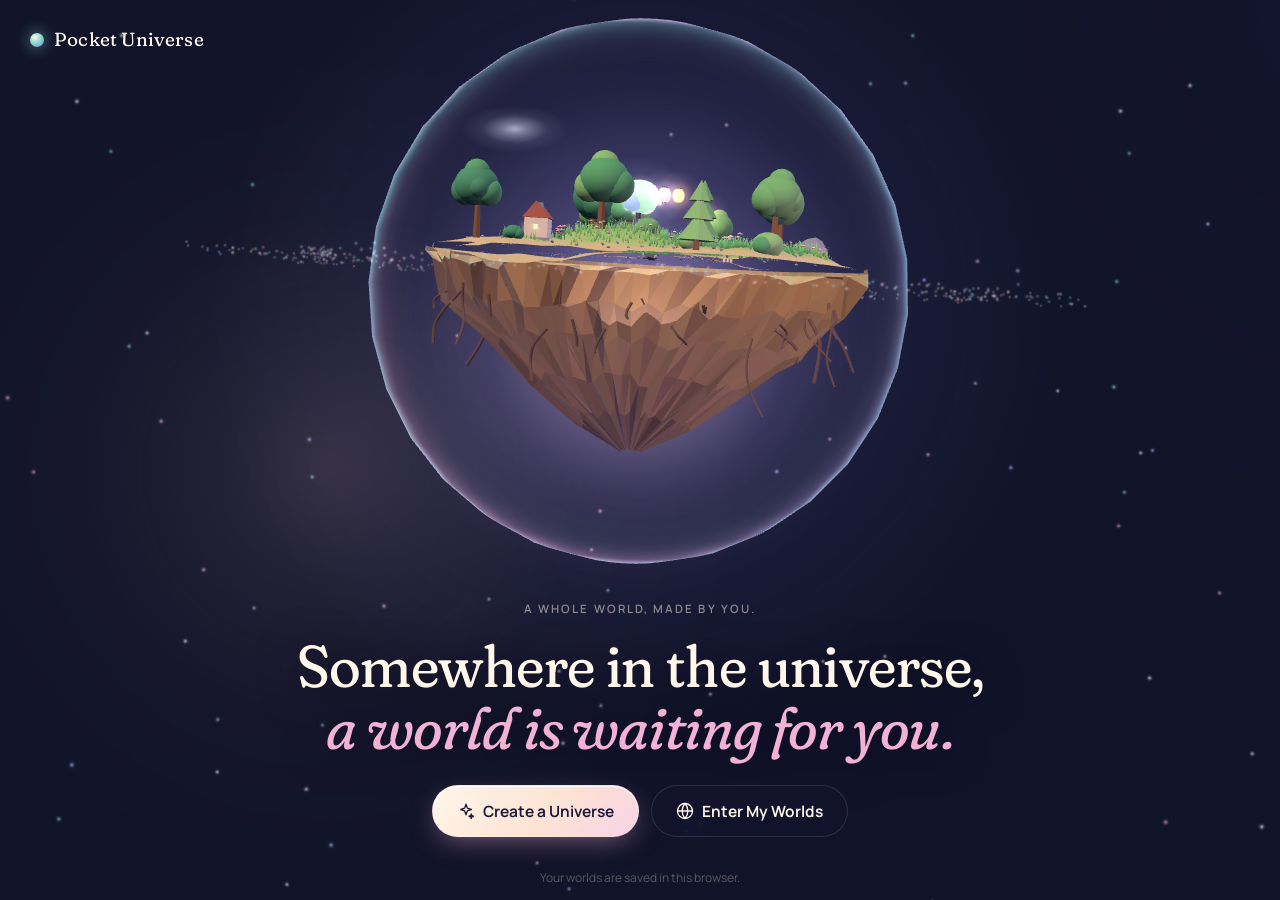
==== commit 6084a441: "Add files via upload" ====
--- a/projects/02-pocket-universe/index.html
+++ b/projects/02-pocket-universe/index.html
@@ -6,7 +6,7 @@
     <meta name="theme-color" content="#111329" />
     <title>Pocket Universe</title>
     <link rel="icon" href="data:image/svg+xml,%3Csvg xmlns='http://www.w3.org/2000/svg' viewBox='0 0 64 64'%3E%3Cdefs%3E%3CradialGradient id='g' cx='.35' cy='.3'%3E%3Cstop offset='0' stop-color='%23FFF7EA'/%3E%3Cstop offset='.45' stop-color='%2387DCCF'/%3E%3Cstop offset='1' stop-color='%238177C9'/%3E%3C/radialGradient%3E%3C/defs%3E%3Ccircle cx='32' cy='32' r='20' fill='url(%23g)'/%3E%3Cellipse cx='32' cy='34' rx='29' ry='7' fill='none' stroke='%23F2B2D6' stroke-width='3' transform='rotate(-18 32 34)'/%3E%3C/svg%3E" />
-    <script type="module" crossorigin src="./assets/index-BVZowo6m.js"></script>
+    <script type="module" crossorigin src="./assets/index-dUv2PQmg.js"></script>
     <link rel="stylesheet" crossorigin href="./assets/index-CBdWns1m.css">
   </head>
   <body>
